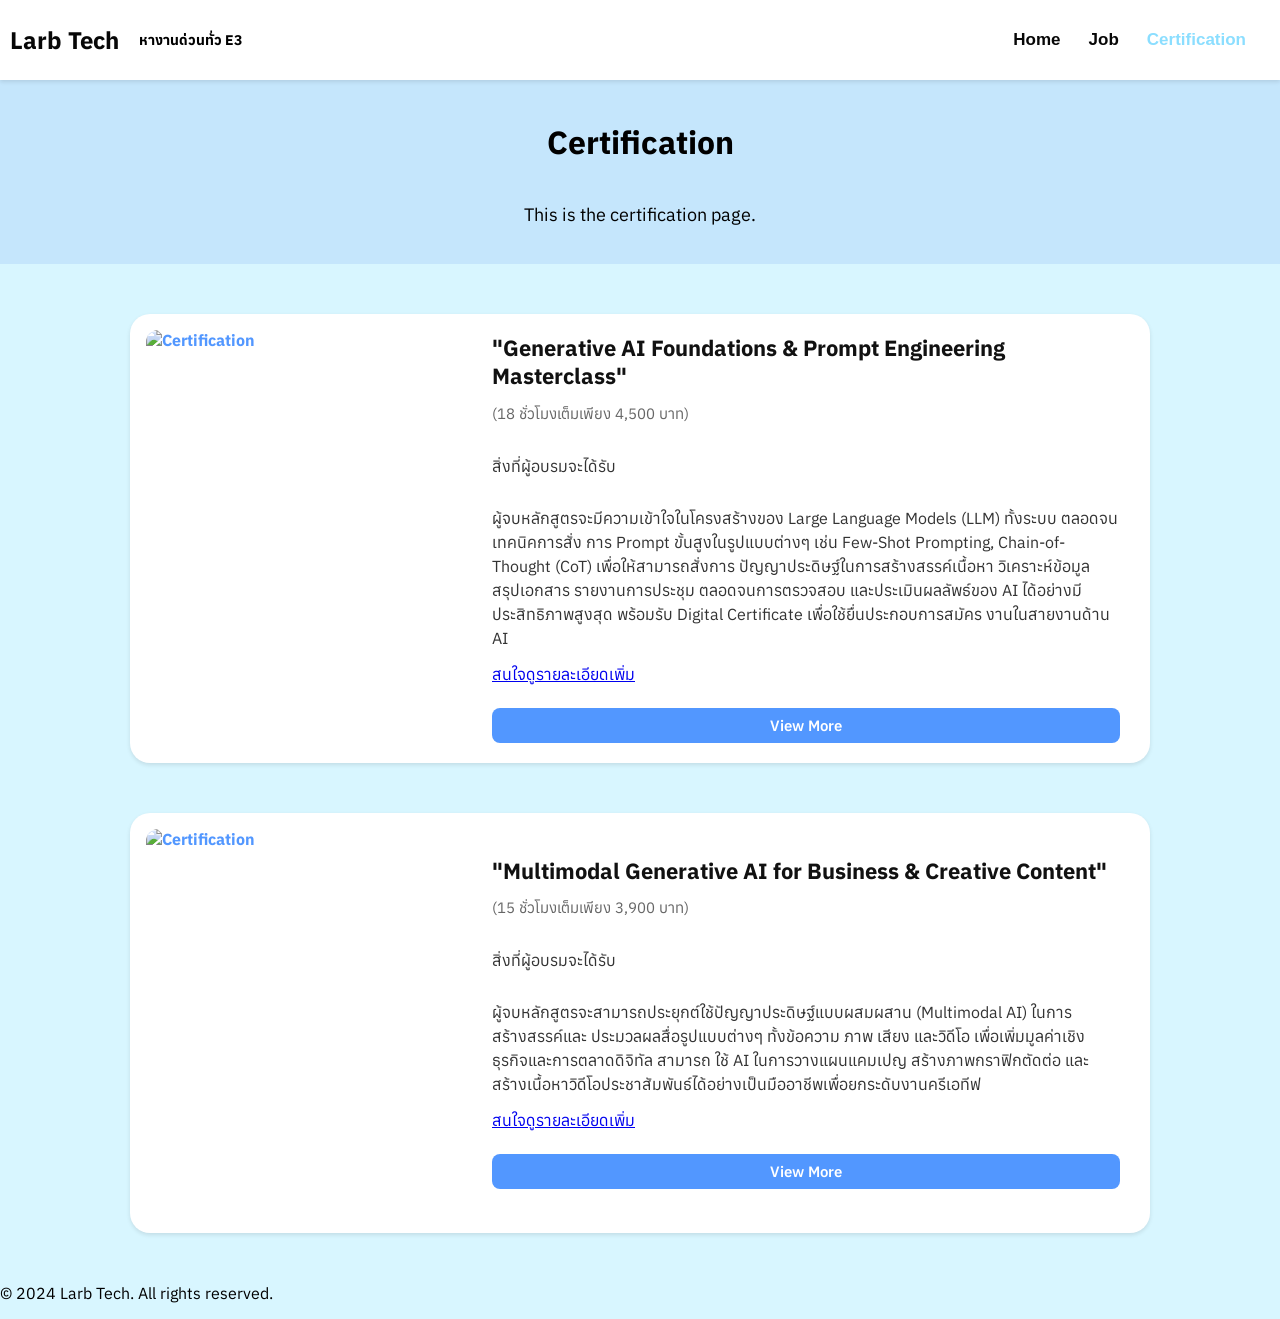
==== cert.html @ 9ebfeb0f "almost done" ====
<!doctype html>
<html>
  <head>
    <meta charset="UTF-8" />
    <title>Larb Tech</title>
    <link rel="stylesheet" href="./css/styleC.css" />
    <link rel="preconnect" href="https://fonts.googleapis.com" />
    <link rel="preconnect" href="https://fonts.gstatic.com" crossorigin />
    <link
      href="https://fonts.googleapis.com/css2?family=Anuphan:wght@100..700&display=swap"
      rel="stylesheet"
    />
  </head>

  <body>
    <div class="header">
      <h1 class="page-title">Larb Tech</h1>
      <h3 class="page-subtitle">หางานด่วนทั่ว E3</h3>
      <div class="topnav">
        <a class="active" href="index.html">Home</a>
        <a class="job" href="job.html">Job</a>
        <!-- <a class="regis" href="#registration">Registration</a> -->
        <a class="cert" href="cert.html">Certification</a>
        <!-- <a class="about" href="#about">About Us</a> -->
      </div>
    </div>

    <div class="cert-header">
      <h1 class="cert-page-title">Certification</h1>
      <p class="cert-page-subtitle">This is the certification page.</p>
    </div>
    <div class="cert-box">
      <div class="cert-item">
        <img
          class="cert-image"
          src="https://media.istockphoto.com/id/2207141986/th/%E0%B8%A3%E0%B8%B9%E0%B8%9B%E0%B8%96%E0%B9%88%E0%B8%B2%E0%B8%A2/%E0%B8%81%E0%B8%B2%E0%B8%A3%E0%B8%81%E0%B9%8D%E0%B8%B2%E0%B8%81%E0%B8%B1%E0%B8%9A%E0%B8%94%E0%B8%B9%E0%B9%81%E0%B8%A5-ai-%E0%B9%81%E0%B8%A5%E0%B8%B0%E0%B8%81%E0%B8%B2%E0%B8%A3%E0%B9%83%E0%B8%8A%E0%B9%89%E0%B8%9B%E0%B8%B1%E0%B8%8D%E0%B8%8D%E0%B8%B2%E0%B8%9B%E0%B8%A3%E0%B8%B0%E0%B8%94%E0%B8%B4%E0%B8%A9%E0%B8%90%E0%B9%8C%E0%B9%80%E0%B8%8A%E0%B8%B4%E0%B8%87%E0%B8%81%E0%B9%8D%E0%B8%B2%E0%B9%80%E0%B8%99%E0%B8%B4%E0%B8%94%E0%B8%97%E0%B8%B5%E0%B9%88%E0%B8%95%E0%B8%AD%E0%B8%9A%E0%B8%AA%E0%B8%99%E0%B8%AD%E0%B8%87-%E0%B8%81%E0%B8%A5%E0%B8%A2%E0%B8%B8%E0%B8%97%E0%B8%98%E0%B9%8C%E0%B8%81%E0%B8%B2%E0%B8%A3%E0%B8%9B%E0%B8%8F%E0%B8%B4%E0%B8%9A%E0%B8%B1%E0%B8%95%E0%B8%B4%E0%B8%95%E0%B8%B2%E0%B8%A1%E0%B8%81%E0%B8%8E%E0%B8%A3%E0%B8%B0%E0%B9%80%E0%B8%9A%E0%B8%B5.jpg?s=612x612&w=0&k=20&c=1vDdE7gXQo85uJKTiKYOP4oXGIR3j5-VA6faPRltIHU="
          alt="Certification"
          width="300"
          height="300"
        />
        <div class="cert-content">
          <p class="cert-name">
            "Generative AI Foundations & Prompt Engineering Masterclass"
          </p>
          <p class="cert-description">(18 ชั่วโมงเต็มเพียง 4,500 บาท)</p>
          <p class="cert-receive">สิ่งที่ผู้อบรมจะได้รับ</p>
          <a
            >ผู้จบหลักสูตรจะมีความเข้าใจในโครงสร้างของ Large Language Models
            (LLM) ทั้งระบบ ตลอดจนเทคนิคการสั่ง การ Prompt ขั้นสูงในรูปแบบต่างๆ
            เช่น Few-Shot Prompting, Chain-of-Thought (CoT)
            เพื่อให้สามารถสั่งการ ปัญญาประดิษฐ์ในการสร้างสรรค์เนื้อหา
            วิเคราะห์ข้อมูล สรุปเอกสาร รายงานการประชุม ตลอดจนการตรวจสอบ
            และประเมินผลลัพธ์ของ AI ได้อย่างมีประสิทธิภาพสูงสุด พร้อมรับ Digital
            Certificate เพื่อใช้ยื่นประกอบการสมัคร งานในสายงานด้าน AI</a
          >
          <a
            href="http://www.ai-passport.com/index.php?ac=course&cat_id=1&course_id=1"
            target="_blank"
          >
            สนใจดูรายละเอียดเพิ่ม
          </a>
          <button class="view-cert" onclick="window.open('http://www.ai-passport.com/index.php?ac=course&cat_id=1&course_id=1', '_blank') ">View More</button>
        </div>
      </div>
      <div class="cert-item">
        <img
          class="cert-image"
          src="https://encrypted-tbn0.gstatic.com/images?q=tbn:ANd9GcTyQiY6awmVxdZy7Fx0b3xhnlpkmCky5u8WbFJDEbWcw1ZrWvsOYoQcK9g&s=10"
          alt="Certification"
          width="300"
          height="300"
        />
        <div class="cert-content">
          <p class="cert-name">
            "Multimodal Generative AI for Business & Creative Content"
          </p>
          <p class="cert-description">(15 ชั่วโมงเต็มเพียง 3,900 บาท)</p>
          <p class="cert-receive">สิ่งที่ผู้อบรมจะได้รับ</p>
          <a
            >ผู้จบหลักสูตรจะสามารถประยุกต์ใช้ปัญญาประดิษฐ์แบบผสมผสาน (Multimodal
            AI) ในการสร้างสรรค์และ ประมวลผลสื่อรูปแบบต่างๆ ทั้งข้อความ ภาพ เสียง
            และวิดีโอ เพื่อเพิ่มมูลค่าเชิงธุรกิจและการตลาดดิจิทัล สามารถ ใช้ AI
            ในการวางแผนแคมเปญ สร้างภาพกราฟิกตัดต่อ และสร้างเนื้อหาวิดีโอประชาสัมพันธ์ได้อย่างเป็นมืออาชีพเพื่อยกระดับงานครีเอทีฟ</a
          >
          <a
            href="http://www.ai-passport.com/index.php?ac=course&cat_id=1&course_id=4"
            target="_blank"
          >
            สนใจดูรายละเอียดเพิ่ม
          </a>
          <button class="view-cert" onclick="window.open('http://www.ai-passport.com/index.php?ac=course&cat_id=1&course_id=4', '_blank') ">View More</button>
        </div>
      </div>
      </div>
    </div>
  </body>
  <div>
    <footer>
    <p>© 2024 Larb Tech. All rights reserved.</p>
  </footer>
  </div>
  
</html>
---- css/styleC.css ----
.page-title {
  background-color: #ffffff;
  margin: 0;
  padding: 0;
}

h1 {
  font-family: "Anuphan", sans-serif;
}

p {
  font-family: "Anuphan", sans-serif;
}

body {
  background-color: #d8f6ff;
  margin: 0;
  padding: 0;
  margin-top: 80px;
}

.header {
  display: flex;
  align-items: center;
  font-family: "Anuphan", sans-serif;
  font-size: 24px;
  font-weight: bold;
  background-color: #ffffff;
  padding: 10px;
  gap: 20px;
  position: fixed;
  top: 0;
  left: 0;
  width: 100%;
  box-sizing: border-box;
  z-index: 1000;
  box-shadow: 0px 2px 4px rgba(0, 0, 0, 0.1);
}

.page-subtitle {
  background-color: #ffffff;
  margin-left: 20px;
  padding: 0;
  margin: 0;
}

.topnav {
  display: flex;
  align-items: center;
  margin-left: auto;
  padding: 10px;
  background-color: #ffffff;
}

.page-title {
  float: left;
  color: #070707;
  font-size: 24px;
  margin: 0;
  padding: 0;
}

.page-subtitle {
  float: left;
  color: #000000;
  font-size: 14px;
  margin: 0;
  padding: 0;
}

/* Style the links inside the navigation bar */
/* Style the links inside the navigation bar */
.topnav a {
  float: right;
  color: #070707;
  text-align: center;
  padding: 10px 14px;          /* เดิม 10px */
  text-decoration: none;
  font-size: 17px;
  font-family: Arial, Helvetica, sans-serif;
  font-weight: bold;
  border-radius: 10px;         /* เพิ่ม */
  transition: background-color 0.2s ease, color 0.2s ease, transform 0.2s ease;  /* เพิ่ม */
}

/* Change the color of links on hover */
.topnav a:hover {
  background-color: #eef8ff;   /* เดิม #ddd */
  color: #5297ff;              /* เดิม black */
  transform: translateY(-1px); /* เพิ่ม: ยกขึ้นเล็กน้อย */
}

/* Add a color to the active/current link */
.topnav a.cert {
  background-color: #ffffff;
  color: rgb(139, 222, 255);
  font-weight: bold;
  font-family: Arial, Helvetica, sans-serif;
}

.cert-item {
  display: flex;
  flex-direction: row;
  gap: 20px;
  font-family: "Anuphan", sans-serif;
  color: #5297ff;
  font-size: 16px;
  font-weight: bold;
  background-color: #ffffff;
  padding: 10px;
  border-radius: 20px;
  box-shadow: 0px 2px 4px rgba(0, 0, 0, 0.1);
  width: 80%;
  max-width: 1000px;
  height: auto;
  min-height: 400px;
  margin: 50px auto;
  flex-shrink: 0;
  overflow: hidden;
}

.cert-image {
  vertical-align: middle;
  border-radius: 12px;
  margin: 6px;
  object-fit: cover;
  width: 100%;
  max-width: 300px;
  height: auto;
  flex-shrink: 0;
}

.view-cert {
  display: flex;
  justify-content: center;
  align-items: center;
  background-color: #5297ff;
  color: #ffffff;
  font-family: "Anuphan", sans-serif;
  font-size: 15px;
  font-weight: 600;
  padding: 8px 24px;
  border-radius: 8px;
  text-decoration: none;
  border: none;
  cursor: pointer;
  transition: all 0.2s ease-in-out;
  margin-top: 10px;
}

.view-cert:hover {
  background-color: #3b7dec;
  transform: translateY(-2px);
}

.cert-header {
  display: flex;
  flex-direction: column;
  align-items: center;
  justify-content: center;
  background-color: #c5e6fc;
  padding: 20px;
  margin-top: 20px;


}

.cert-header h1 {
  background-color: #c5e6fc;
}

.cert-header p {
  background-color: #c5e6fc;
}

.cert-name {
  color: #111111;
  font-size: 22px;
  font-weight: 700;
  margin: 0;
  line-height: 1.3;
}

.cert-description {
  color: #666666;
  font-size: 15px;
  margin: 0;
}

.cert-page-title {
    font-family: "Anuphan", sans-serif;
    font-size: 32px;
    font-weight: bold;
    background-color: #d8f6ff;
}

.cert-page-subtitle {
    background-color: #d8f6ff;   
    font-family: "Anuphan", sans-serif;
    font-size: 18px;
    font-weight: normal; 
}

.cert-content {
    display: flex;
  flex-direction: column;
  justify-content: center;
  align-items: flext-start;
  gap: 12px;
  padding: 10px 20px;
  font-family: "Anuphan", sans-serif;
  font-size: 16px;
  font-weight: normal;
  color: #333333;
  line-height: 1.5;
  text-align: left;
}
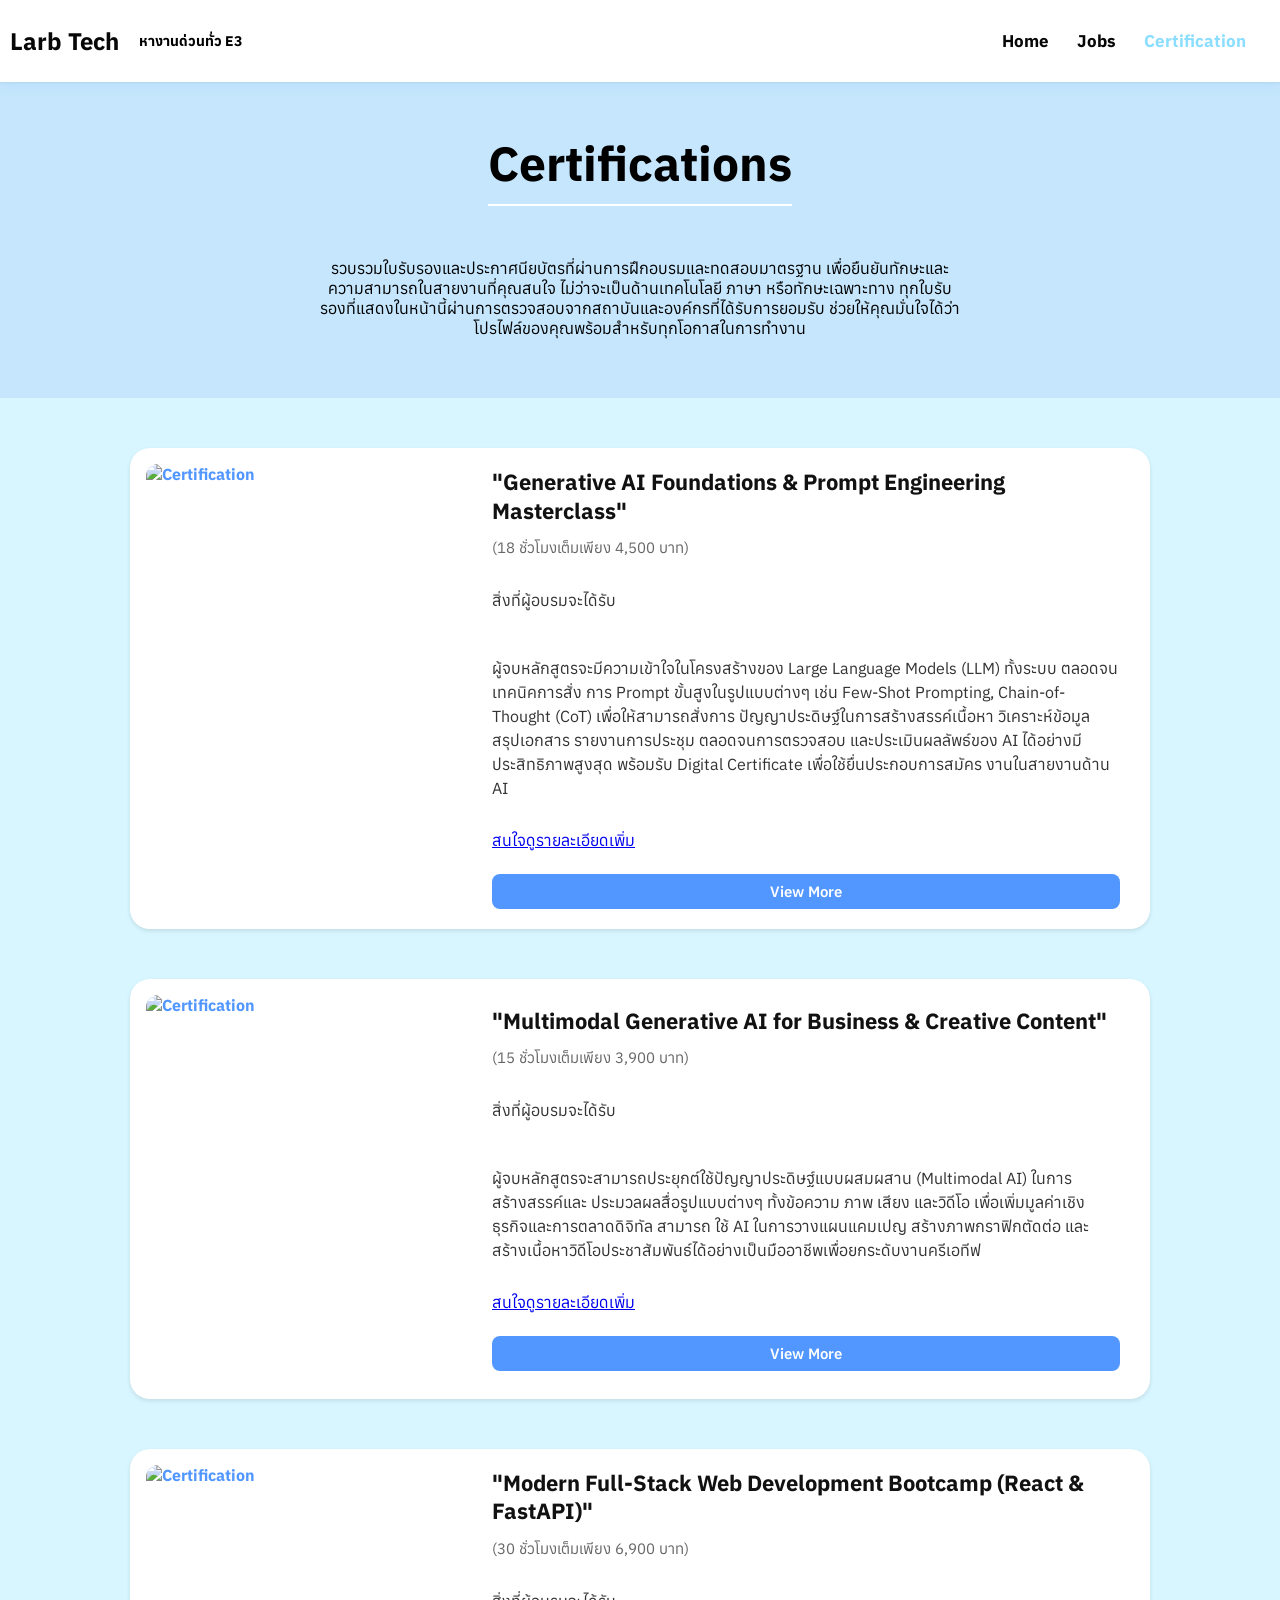
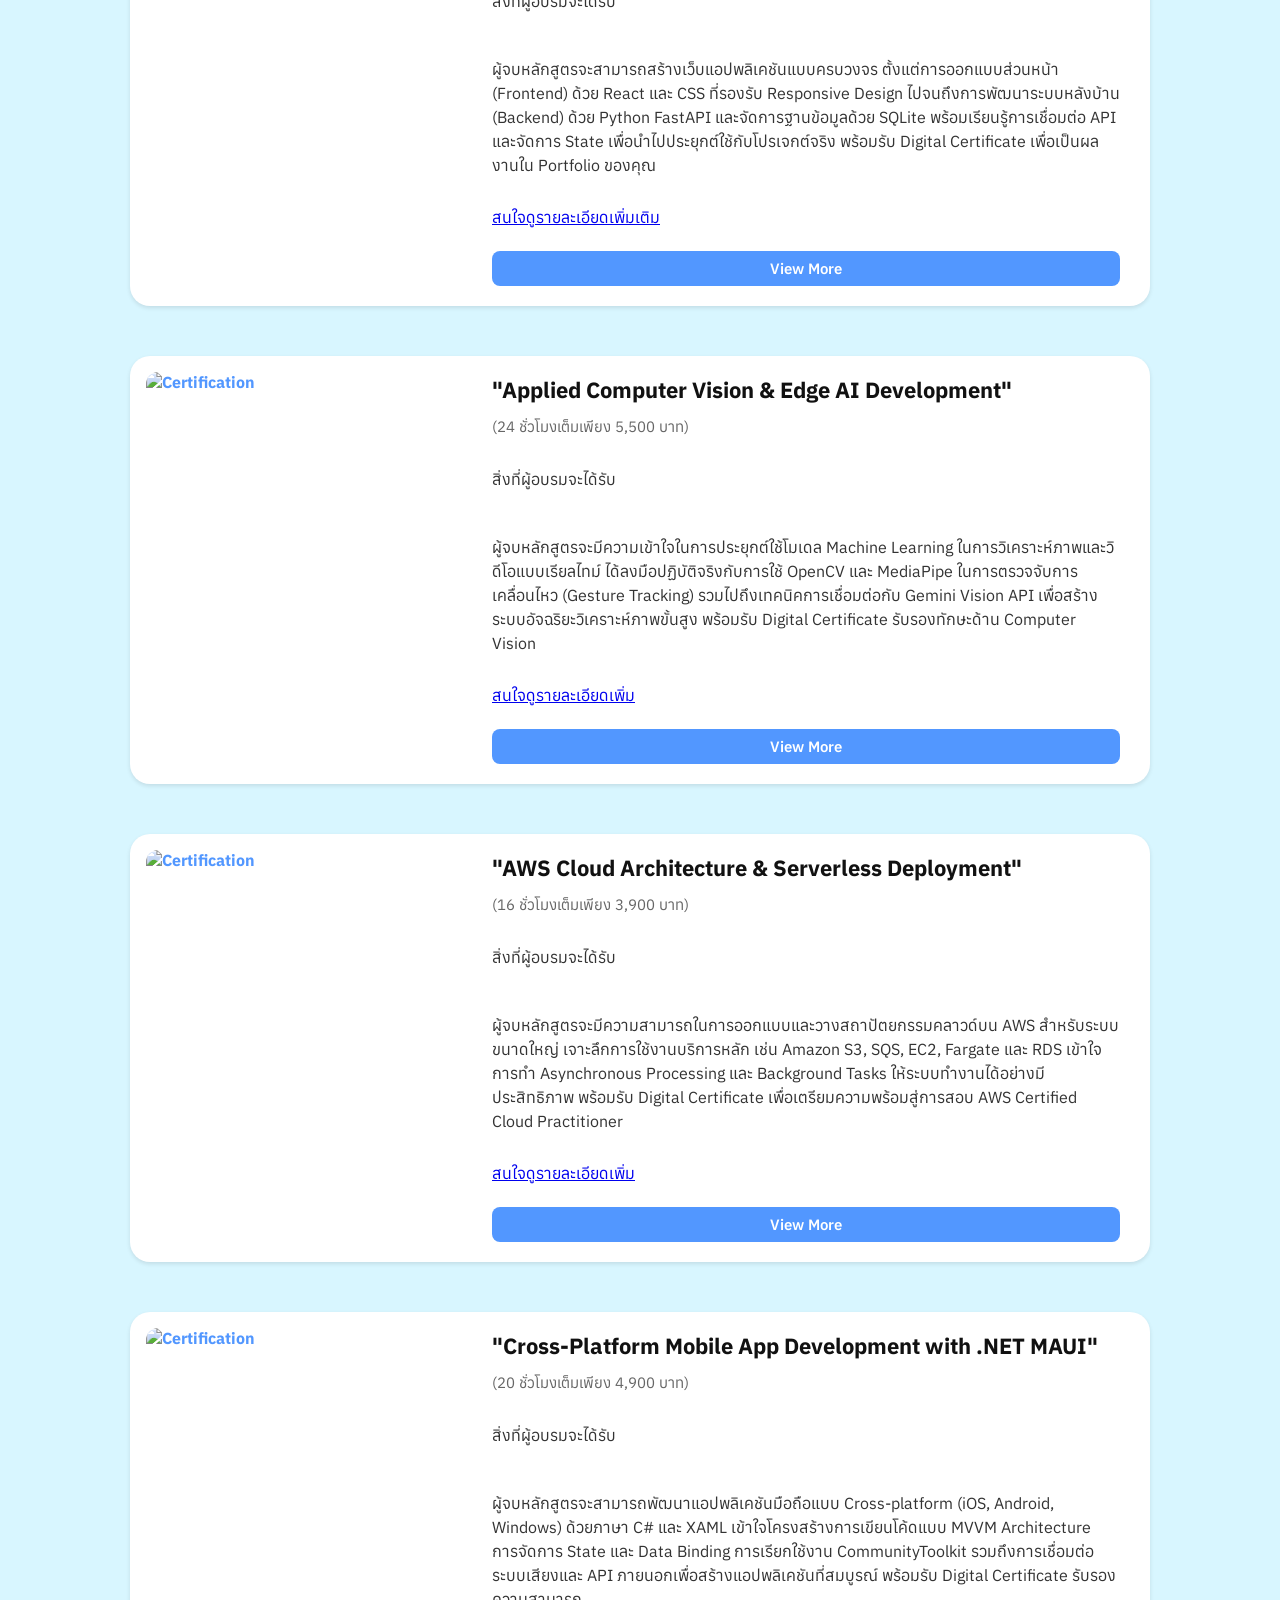
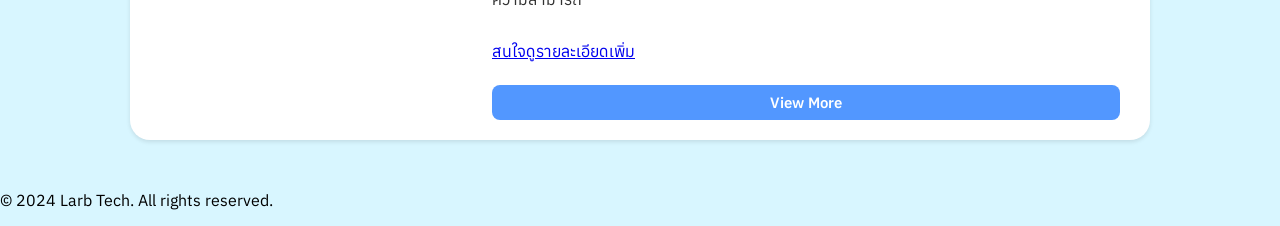
==== commit f0d103b2: "fix certification and jobs page" ====
--- a/cert.html
+++ b/cert.html
@@ -1,4 +1,4 @@
-<!doctype html>
+<!DOCTYPE html>
 <html>
   <head>
     <meta charset="UTF-8" />
@@ -18,17 +18,20 @@
       <h3 class="page-subtitle">หางานด่วนทั่ว E3</h3>
       <div class="topnav">
         <a class="active" href="index.html">Home</a>
-        <a class="job" href="job.html">Job</a>
-        <!-- <a class="regis" href="#registration">Registration</a> -->
+        <a class="job" href="job.html">Jobs</a>
         <a class="cert" href="cert.html">Certification</a>
-        <!-- <a class="about" href="#about">About Us</a> -->
       </div>
     </div>
 
     <div class="cert-header">
-      <h1 class="cert-page-title">Certification</h1>
-      <p class="cert-page-subtitle">This is the certification page.</p>
+      <h1 class="cert-page-title">Certifications</h1>
+      <hr style="border: none; border-top: 2px solid #ccc; margin: 15px 0;">
+      
+      <p class="cert-page-subtitle">
+        รวบรวมใบรับรองและประกาศนียบัตรที่ผ่านการฝึกอบรมและทดสอบมาตรฐาน เพื่อยืนยันทักษะและความสามารถในสายงานที่คุณสนใจ ไม่ว่าจะเป็นด้านเทคโนโลยี ภาษา หรือทักษะเฉพาะทาง ทุกใบรับรองที่แสดงในหน้านี้ผ่านการตรวจสอบจากสถาบันและองค์กรที่ได้รับการยอมรับ ช่วยให้คุณมั่นใจได้ว่าโปรไฟล์ของคุณพร้อมสำหรับทุกโอกาสในการทำงาน
+      </p>
     </div>
+    
     <div class="cert-box">
       <div class="cert-item">
         <img
@@ -44,24 +47,28 @@
           </p>
           <p class="cert-description">(18 ชั่วโมงเต็มเพียง 4,500 บาท)</p>
           <p class="cert-receive">สิ่งที่ผู้อบรมจะได้รับ</p>
-          <a
-            >ผู้จบหลักสูตรจะมีความเข้าใจในโครงสร้างของ Large Language Models
+          <p>ผู้จบหลักสูตรจะมีความเข้าใจในโครงสร้างของ Large Language Models
             (LLM) ทั้งระบบ ตลอดจนเทคนิคการสั่ง การ Prompt ขั้นสูงในรูปแบบต่างๆ
             เช่น Few-Shot Prompting, Chain-of-Thought (CoT)
             เพื่อให้สามารถสั่งการ ปัญญาประดิษฐ์ในการสร้างสรรค์เนื้อหา
             วิเคราะห์ข้อมูล สรุปเอกสาร รายงานการประชุม ตลอดจนการตรวจสอบ
             และประเมินผลลัพธ์ของ AI ได้อย่างมีประสิทธิภาพสูงสุด พร้อมรับ Digital
-            Certificate เพื่อใช้ยื่นประกอบการสมัคร งานในสายงานด้าน AI</a
-          >
+            Certificate เพื่อใช้ยื่นประกอบการสมัคร งานในสายงานด้าน AI</p>
           <a
             href="http://www.ai-passport.com/index.php?ac=course&cat_id=1&course_id=1"
             target="_blank"
           >
             สนใจดูรายละเอียดเพิ่ม
           </a>
-          <button class="view-cert" onclick="window.open('http://www.ai-passport.com/index.php?ac=course&cat_id=1&course_id=1', '_blank') ">View More</button>
-        </div>
-      </div>
+          <button
+            class="view-cert"
+            onclick="window.open('http://www.ai-passport.com/index.php?ac=course&cat_id=1&course_id=1', '_blank')"
+          >
+            View More
+          </button>
+        </div>
+      </div>
+
       <div class="cert-item">
         <img
           class="cert-image"
@@ -76,28 +83,169 @@
           </p>
           <p class="cert-description">(15 ชั่วโมงเต็มเพียง 3,900 บาท)</p>
           <p class="cert-receive">สิ่งที่ผู้อบรมจะได้รับ</p>
-          <a
-            >ผู้จบหลักสูตรจะสามารถประยุกต์ใช้ปัญญาประดิษฐ์แบบผสมผสาน (Multimodal
+          <p>ผู้จบหลักสูตรจะสามารถประยุกต์ใช้ปัญญาประดิษฐ์แบบผสมผสาน (Multimodal
             AI) ในการสร้างสรรค์และ ประมวลผลสื่อรูปแบบต่างๆ ทั้งข้อความ ภาพ เสียง
             และวิดีโอ เพื่อเพิ่มมูลค่าเชิงธุรกิจและการตลาดดิจิทัล สามารถ ใช้ AI
-            ในการวางแผนแคมเปญ สร้างภาพกราฟิกตัดต่อ และสร้างเนื้อหาวิดีโอประชาสัมพันธ์ได้อย่างเป็นมืออาชีพเพื่อยกระดับงานครีเอทีฟ</a
-          >
+            ในการวางแผนแคมเปญ สร้างภาพกราฟิกตัดต่อ
+            และสร้างเนื้อหาวิดีโอประชาสัมพันธ์ได้อย่างเป็นมืออาชีพเพื่อยกระดับงานครีเอทีฟ</p>
           <a
             href="http://www.ai-passport.com/index.php?ac=course&cat_id=1&course_id=4"
             target="_blank"
           >
             สนใจดูรายละเอียดเพิ่ม
           </a>
-          <button class="view-cert" onclick="window.open('http://www.ai-passport.com/index.php?ac=course&cat_id=1&course_id=4', '_blank') ">View More</button>
-        </div>
-      </div>
-      </div>
+          <button
+            class="view-cert"
+            onclick="window.open('http://www.ai-passport.com/index.php?ac=course&cat_id=1&course_id=4', '_blank')"
+          >
+            View More
+          </button>
+        </div>
+      </div>
+
+      <div class="cert-item">
+        <img
+          class="cert-image"
+          src="https://encrypted-tbn0.gstatic.com/images?q=tbn:ANd9GcQPqoUFjv823-zjuR4iom8CeIO4WoGaiZusWqb0KNU56koYnU_wpdjKRbJO&s=10"
+          alt="Certification"
+          width="300"
+          height="300"
+        />
+        <div class="cert-content">
+          <p class="cert-name">
+            "Modern Full-Stack Web Development Bootcamp (React & FastAPI)"
+          </p>
+          <p class="cert-description">(30 ชั่วโมงเต็มเพียง 6,900 บาท)</p>
+          <p class="cert-receive">สิ่งที่ผู้อบรมจะได้รับ</p>
+          <p>ผู้จบหลักสูตรจะสามารถสร้างเว็บแอปพลิเคชันแบบครบวงจร 
+            ตั้งแต่การออกแบบส่วนหน้า (Frontend) ด้วย React และ CSS ที่รองรับ 
+            Responsive Design ไปจนถึงการพัฒนาระบบหลังบ้าน (Backend) ด้วย Python 
+            FastAPI และจัดการฐานข้อมูลด้วย SQLite พร้อมเรียนรู้การเชื่อมต่อ API 
+            และจัดการ State เพื่อนำไปประยุกต์ใช้กับโปรเจกต์จริง พร้อมรับ Digital 
+            Certificate เพื่อเป็นผลงานใน Portfolio ของคุณ</p>
+          <a
+            href="http://www.mock-course.com/index.php?ac=course&cat_id=2&course_id=101"
+            target="_blank"
+          >
+            สนใจดูรายละเอียดเพิ่มเติม
+          </a>
+          <button
+            class="view-cert"
+            onclick="window.open('http://www.mock-course.com/index.php?ac=course&cat_id=2&course_id=101', '_blank')"
+          >
+            View More
+          </button>
+        </div>
+      </div>
+      <div class="cert-item">
+        <img
+          class="cert-image"
+          src="https://encrypted-tbn0.gstatic.com/images?q=tbn:ANd9GcR1SQAvVHedPvHG0KXnC19_adv2eihaJLjaMeWt0SvGoyJwCqIsm1ZkDIgr&s=10"
+          alt="Certification"
+          width="300"
+          height="300"
+        />
+        <div class="cert-content">
+          <p class="cert-name">
+            "Applied Computer Vision & Edge AI Development"
+          </p>
+          <p class="cert-description">(24 ชั่วโมงเต็มเพียง 5,500 บาท)</p>
+          <p class="cert-receive">สิ่งที่ผู้อบรมจะได้รับ</p>
+          <p>ผู้จบหลักสูตรจะมีความเข้าใจในการประยุกต์ใช้โมเดล Machine Learning 
+            ในการวิเคราะห์ภาพและวิดีโอแบบเรียลไทม์ ได้ลงมือปฏิบัติจริงกับการใช้ OpenCV 
+            และ MediaPipe ในการตรวจจับการเคลื่อนไหว (Gesture Tracking) รวมไปถึงเทคนิคการเชื่อมต่อกับ 
+            Gemini Vision API เพื่อสร้างระบบอัจฉริยะวิเคราะห์ภาพขั้นสูง พร้อมรับ Digital Certificate 
+            รับรองทักษะด้าน Computer Vision</p>
+          <a
+            href="http://www.mock-course.com/index.php?ac=course&cat_id=3&course_id=205"
+            target="_blank"
+          >
+            สนใจดูรายละเอียดเพิ่ม
+          </a>
+          <button
+            class="view-cert"
+            onclick="window.open('http://www.mock-course.com/index.php?ac=course&cat_id=3&course_id=205', '_blank')"
+          >
+            View More
+          </button>
+        </div>
+      </div>
+
+
+      <div class="cert-item">
+        <img
+          class="cert-image"
+          src="https://img.appmaster.io/p/6sYOW9pi7Bc/rs:fit:640:0/q:70/f:webp/plain/019b86d6-bd35-7e11-8dbc-335896b200fc/blog/019be26c-8356-7b5c-b0a6-d580eede0309/019be26c83.webp"
+          alt="Certification"
+          width="300"
+          height="300"
+        />
+        <div class="cert-content">
+          <p class="cert-name">
+            "AWS Cloud Architecture & Serverless Deployment"
+          </p>
+          <p class="cert-description">(16 ชั่วโมงเต็มเพียง 3,900 บาท)</p>
+          <p class="cert-receive">สิ่งที่ผู้อบรมจะได้รับ</p>
+          <p>ผู้จบหลักสูตรจะมีความสามารถในการออกแบบและวางสถาปัตยกรรมคลาวด์บน
+            AWS สำหรับระบบขนาดใหญ่ เจาะลึกการใช้งานบริการหลัก เช่น Amazon S3,
+            SQS, EC2, Fargate และ RDS เข้าใจการทำ Asynchronous Processing และ
+            Background Tasks ให้ระบบทำงานได้อย่างมีประสิทธิภาพ พร้อมรับ
+            Digital Certificate เพื่อเตรียมความพร้อมสู่การสอบ AWS Certified
+            Cloud Practitioner</p>
+          <a
+            href="http://www.mock-course.com/index.php?ac=course&cat_id=4&course_id=312"
+            target="_blank"
+          >
+            สนใจดูรายละเอียดเพิ่ม
+          </a>
+          <button
+            class="view-cert"
+            onclick="window.open('http://www.mock-course.com/index.php?ac=course&cat_id=4&course_id=312', '_blank')"
+          >
+            View More
+          </button>
+        </div>
+      </div>
+
+
+      <div class="cert-item">
+        <img
+          class="cert-image"
+          src="https://encrypted-tbn0.gstatic.com/images?q=tbn:ANd9GcSPWWL26_mfqWAN8TmQMjlDRSgWk2QgQnk3AaRfLzH1paOz5EQHVrL0hhkm&s=10"
+          alt="Certification"
+          width="300"
+          height="300"
+        />
+        <div class="cert-content">
+          <p class="cert-name">
+            "Cross-Platform Mobile App Development with .NET MAUI"
+          </p>
+          <p class="cert-description">(20 ชั่วโมงเต็มเพียง 4,900 บาท)</p>
+          <p class="cert-receive">สิ่งที่ผู้อบรมจะได้รับ</p>
+          <p>ผู้จบหลักสูตรจะสามารถพัฒนาแอปพลิเคชันมือถือแบบ Cross-platform 
+            (iOS, Android, Windows) ด้วยภาษา C# และ XAML เข้าใจโครงสร้างการเขียนโค้ดแบบ 
+            MVVM Architecture การจัดการ State และ Data Binding การเรียกใช้งาน CommunityToolkit 
+            รวมถึงการเชื่อมต่อระบบเสียงและ API ภายนอกเพื่อสร้างแอปพลิเคชันที่สมบูรณ์ พร้อมรับ 
+            Digital Certificate รับรองความสามารถ</p>
+          <a
+            href="http://www.mock-course.com/index.php?ac=course&cat_id=5&course_id=408"
+            target="_blank"
+          >
+            สนใจดูรายละเอียดเพิ่ม
+          </a>
+          <button
+            class="view-cert"
+            onclick="window.open('http://www.mock-course.com/index.php?ac=course&cat_id=5&course_id=408', '_blank')"
+          >
+            View More
+          </button>
+        </div>
+      </div>
+
     </div>
+    
+    <footer>
+      <p>© 2024 Larb Tech. All rights reserved.</p>
+    </footer>
   </body>
-  <div>
-    <footer>
-    <p>© 2024 Larb Tech. All rights reserved.</p>
-  </footer>
-  </div>
-  
-</html>
+</html>
--- a/css/styleC.css
+++ b/css/styleC.css
@@ -1,3 +1,5 @@
+/* styleC.css */
+
 .page-title {
   background-color: #ffffff;
   margin: 0;
@@ -34,7 +36,9 @@
   width: 100%;
   box-sizing: border-box;
   z-index: 1000;
-  box-shadow: 0px 2px 4px rgba(0, 0, 0, 0.1);
+  box-shadow:
+    0px 1px 2px rgba(0, 0, 0, 0.06),
+    0px 4px 12px rgba(82, 151, 255, 0.08);
 }
 
 .page-subtitle {
@@ -68,26 +72,27 @@
   padding: 0;
 }
 
-/* Style the links inside the navigation bar */
-/* Style the links inside the navigation bar */
+
 .topnav a {
   float: right;
   color: #070707;
   text-align: center;
-  padding: 10px 14px;          /* เดิม 10px */
+  padding: 10px 14px;
   text-decoration: none;
   font-size: 17px;
-  font-family: Arial, Helvetica, sans-serif;
-  font-weight: bold;
-  border-radius: 10px;         /* เพิ่ม */
-  transition: background-color 0.2s ease, color 0.2s ease, transform 0.2s ease;  /* เพิ่ม */
+  font-family: "Anuphan", sans-serif;
+  font-weight: bold;
+  border-radius: 10px;
+  transition:background-color 0.2s ease,
+    color 0.2s ease,
+    transform 0.2s ease;
 }
 
 /* Change the color of links on hover */
 .topnav a:hover {
-  background-color: #eef8ff;   /* เดิม #ddd */
-  color: #5297ff;              /* เดิม black */
-  transform: translateY(-1px); /* เพิ่ม: ยกขึ้นเล็กน้อย */
+  background-color: #eef8ff;
+  color: #5297ff;
+  transform: translateY(-1px);
 }
 
 /* Add a color to the active/current link */
@@ -95,7 +100,7 @@
   background-color: #ffffff;
   color: rgb(139, 222, 255);
   font-weight: bold;
-  font-family: Arial, Helvetica, sans-serif;
+  font-family: "Anuphan", sans-serif;
 }
 
 .cert-item {
@@ -161,8 +166,6 @@
   background-color: #c5e6fc;
   padding: 20px;
   margin-top: 20px;
-
-
 }
 
 .cert-header h1 {
@@ -188,21 +191,30 @@
 }
 
 .cert-page-title {
-    font-family: "Anuphan", sans-serif;
-    font-size: 32px;
-    font-weight: bold;
-    background-color: #d8f6ff;
+  font-family: "Anuphan", sans-serif;
+  font-size: 48px;
+  font-weight: bold;
+  background-color: #d8f6ff;
+  color: black;
+  border-bottom: 2px solid #ffffff; 
+    padding-bottom: 10px; 
+    margin-bottom: 20px; 
+
 }
 
 .cert-page-subtitle {
-    background-color: #d8f6ff;   
-    font-family: "Anuphan", sans-serif;
-    font-size: 18px;
-    font-weight: normal; 
-}
+  background-color: #d8f6ff;
+  font-family: "Anuphan", sans-serif;
+  font-size: 16px;
+  font-weight: normal;
+  margin: auto;
+  margin-bottom: 40px;
+  text-align: center;
+  padding-left: 300px;
+  padding-right: 300px;}
 
 .cert-content {
-    display: flex;
+  display: flex;
   flex-direction: column;
   justify-content: center;
   align-items: flext-start;
@@ -215,5 +227,3 @@
   line-height: 1.5;
   text-align: left;
 }
-
-
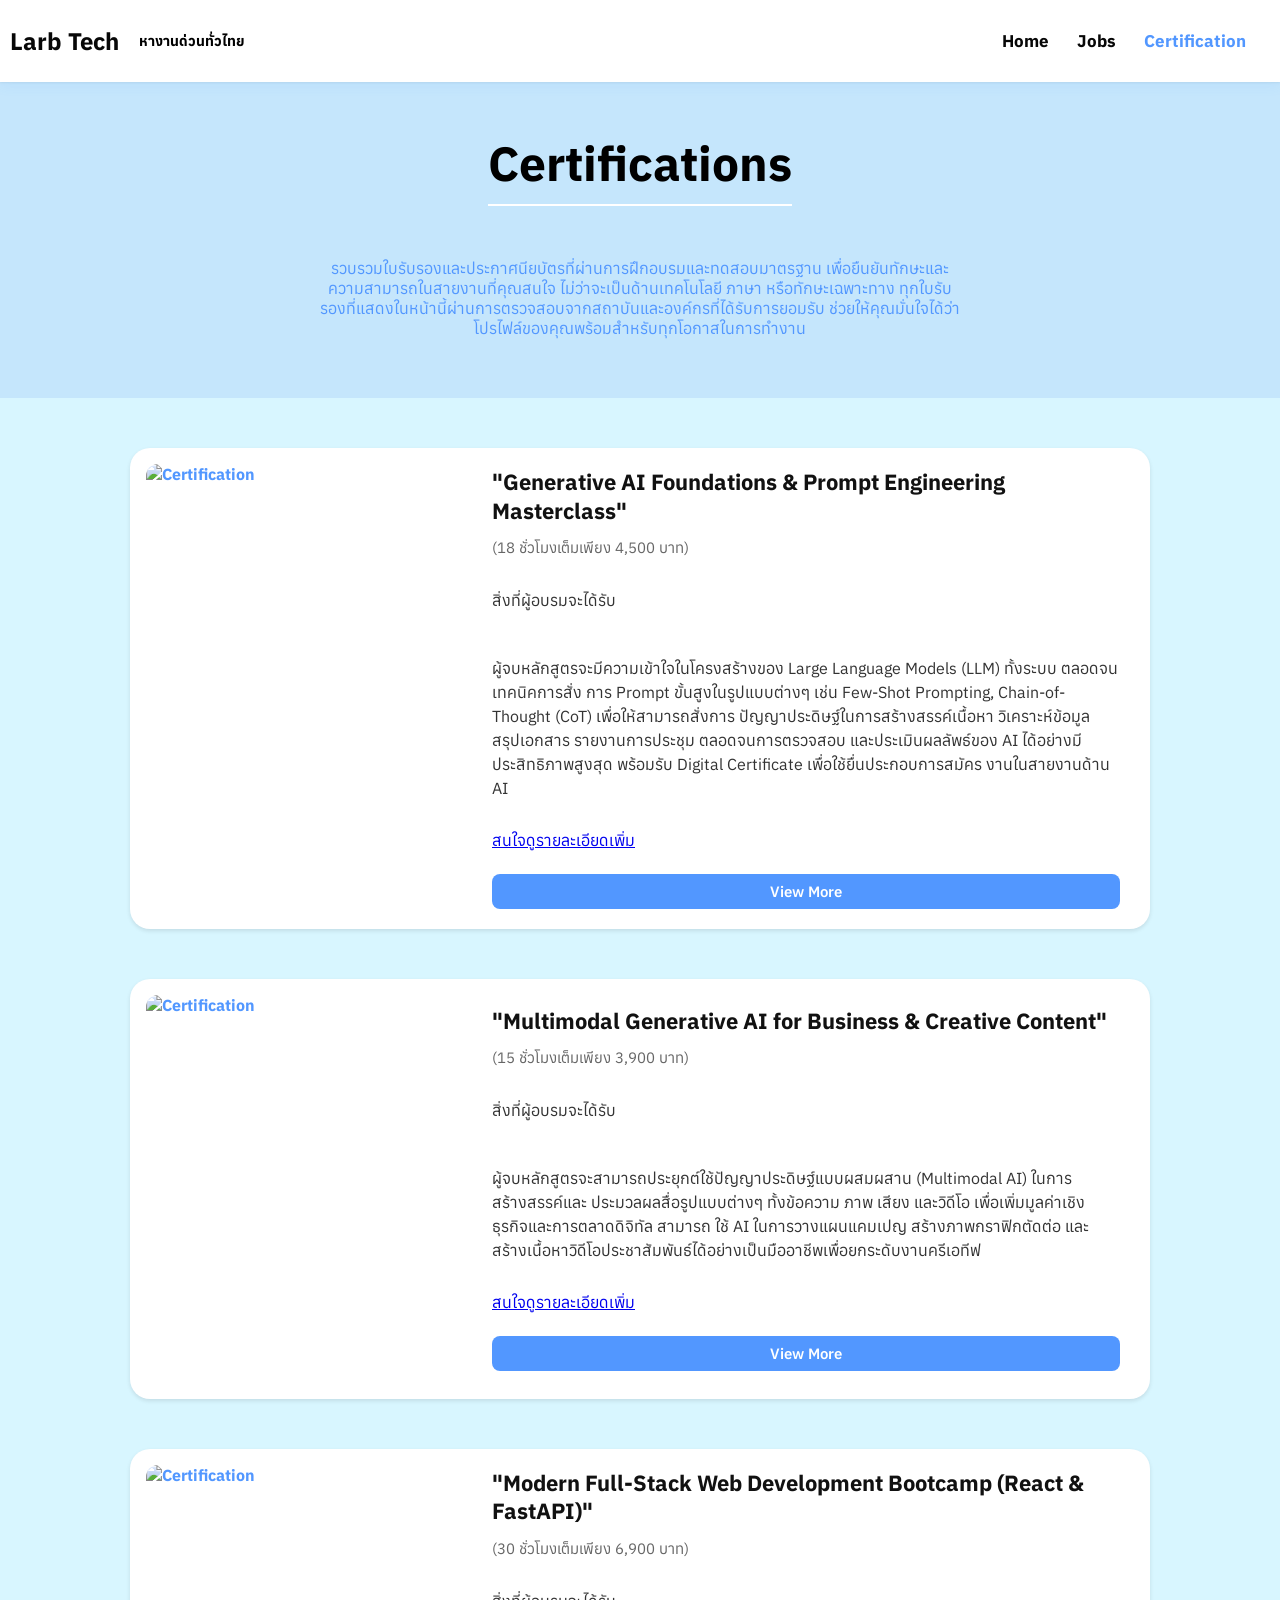
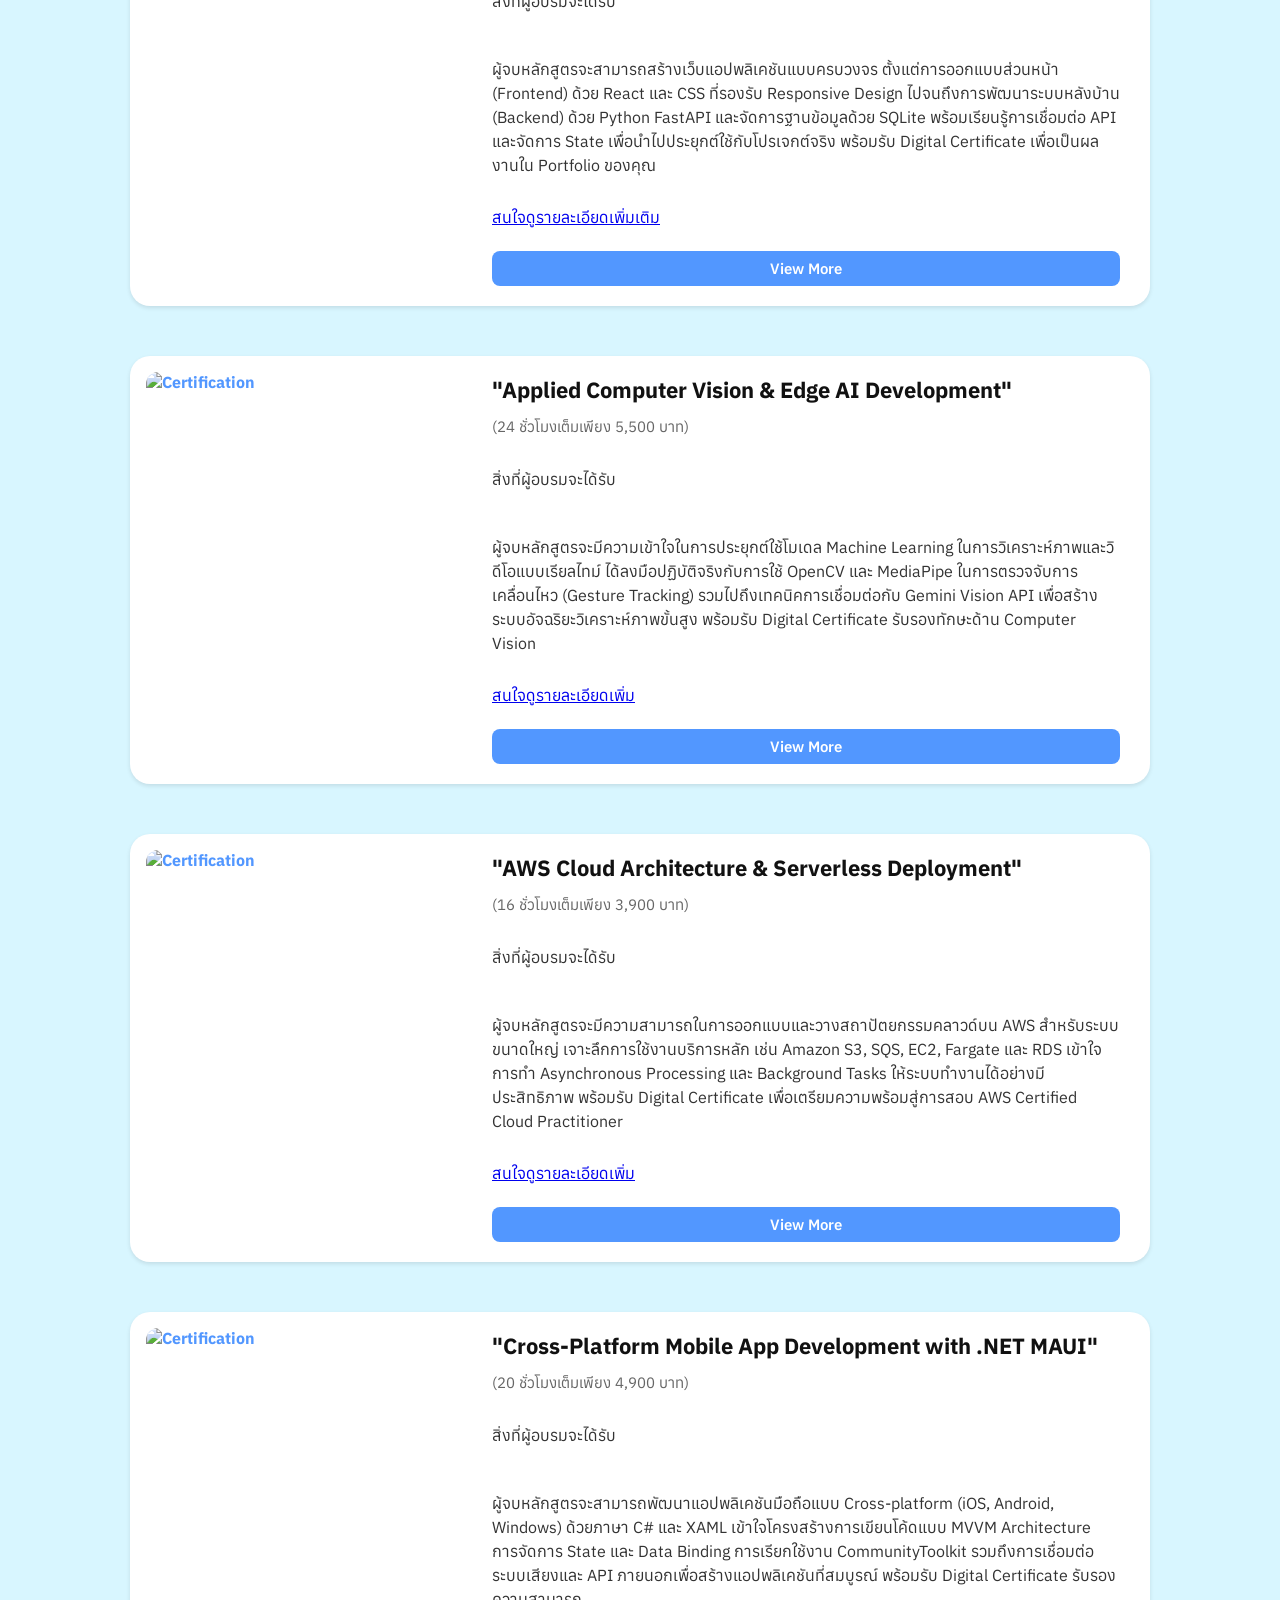
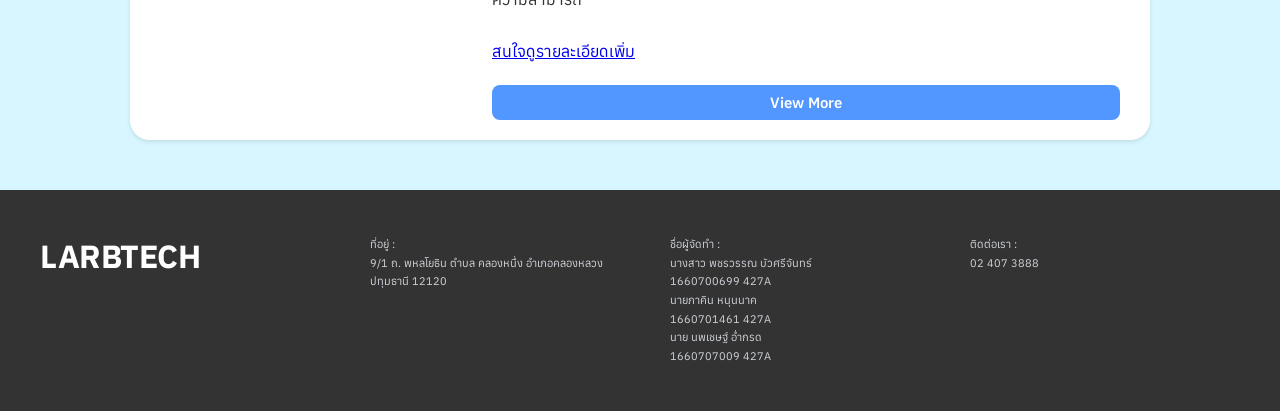
==== commit f4d00444: "may finished" ====
--- a/cert.html
+++ b/cert.html
@@ -15,7 +15,7 @@
   <body>
     <div class="header">
       <h1 class="page-title">Larb Tech</h1>
-      <h3 class="page-subtitle">หางานด่วนทั่ว E3</h3>
+      <h3 class="page-subtitle">หางานด่วนทั่วไทย</h3>
       <div class="topnav">
         <a class="active" href="index.html">Home</a>
         <a class="job" href="job.html">Jobs</a>
@@ -244,8 +244,28 @@
 
     </div>
     
-    <footer>
-      <p>© 2024 Larb Tech. All rights reserved.</p>
+    <div class="footer">
+    <footer class="site-footer">
+        <div class="footer-content">
+            <!-- Left -->
+            <div class="footer-brand">
+                <span class="footer-logo">LARBTECH</span>
+            </div>
+
+            <!-- Right -->
+            <div class="footer-info-cols">
+                <div class="footer-col-text">
+                    ที่อยู่ :<br>9/1 ถ. พหลโยธิน ตำบล คลองหนึ่ง อำเภอคลองหลวง ปทุมธานี 12120
+                </div>
+                <div class="footer-col-text">
+                    ชื่อผู้จัดทำ :<br>นางสาว พชรวรรณ บัวศรีจันทร์<br>1660700699 427A<br>นายภาคิน หนุนนาค<br>1660701461 427A<br>นาย นพเชษฐ์ อ่ำกรด<br>1660707009 427A 
+                </div>
+                <div class="footer-col-text">
+                    ติดต่อเรา :<br>02 407 3888
+                </div>
+            </div>
+        </div>
     </footer>
+  </div>
   </body>
 </html>
--- a/css/styleC.css
+++ b/css/styleC.css
@@ -98,7 +98,7 @@
 /* Add a color to the active/current link */
 .topnav a.cert {
   background-color: #ffffff;
-  color: rgb(139, 222, 255);
+  color: #5297ff;
   font-weight: bold;
   font-family: "Anuphan", sans-serif;
 }
@@ -206,12 +206,14 @@
   background-color: #d8f6ff;
   font-family: "Anuphan", sans-serif;
   font-size: 16px;
-  font-weight: normal;
   margin: auto;
   margin-bottom: 40px;
   text-align: center;
   padding-left: 300px;
-  padding-right: 300px;}
+  padding-right: 300px;
+  color: #5297ff;
+
+}
 
 .cert-content {
   display: flex;
@@ -227,3 +229,50 @@
   line-height: 1.5;
   text-align: left;
 }
+
+
+footer {
+  font-family: "Anuphan", sans-serif;
+}
+
+.site-footer {
+  background-color: #333333;
+  color: #ffffff;
+  padding: 45px 40px;
+  margin-top: 30px;
+}
+
+.footer-content {
+  max-width: 1200px;
+  margin: 0 auto;
+  display: grid;
+  grid-template-columns: 280px 1fr;
+  gap: 50px;
+  align-items: flex-start;
+}
+
+.footer-brand {
+  display: flex;
+  flex-direction: column;
+  gap: 8px;
+}
+
+.footer-logo {
+  font-size: 32px;
+  font-weight: 800;
+  color: #ffffff;
+  letter-spacing: -0.5px;
+}
+
+.footer-info-cols {
+  display: grid;
+  grid-template-columns: repeat(3, 1fr);
+  gap: 30px;
+}
+
+.footer-col-text {
+  font-size: 11px;
+  color: #d1d5db;
+  line-height: 1.7;
+  word-break: break-word;
+}
